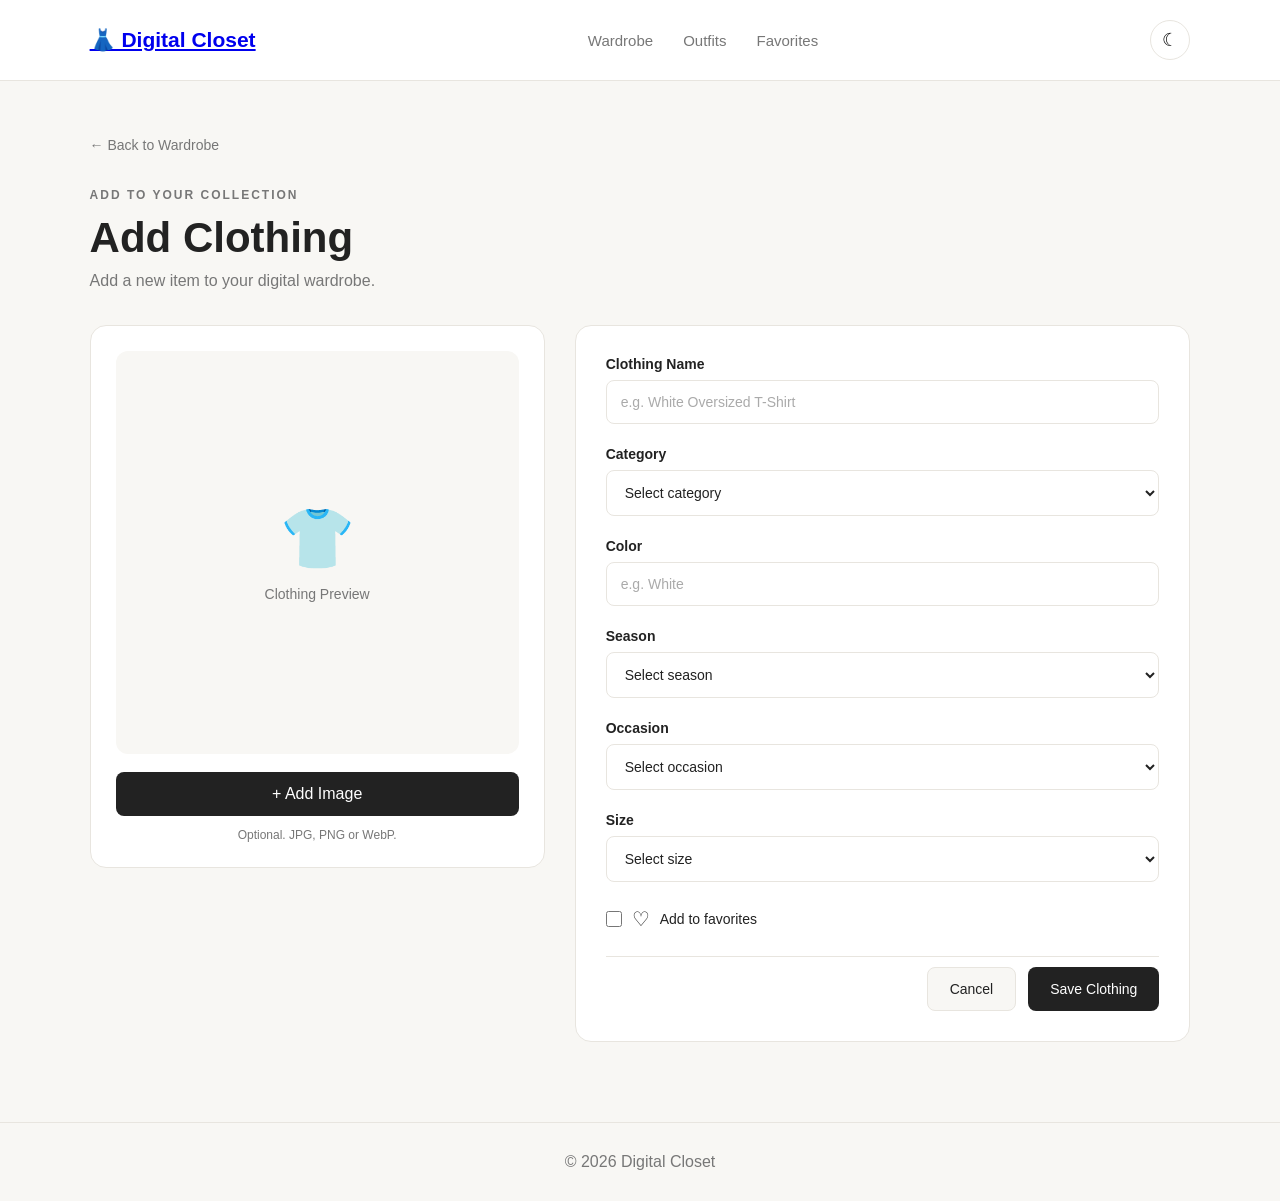
==== add-item.html @ 7ae8fdeb "Implement clothing creation and local storage" ====
<!DOCTYPE html>
<html lang="en">

<head>

    <meta charset="UTF-8">

    <meta
        name="viewport"
        content="width=device-width, initial-scale=1.0"
    >

    <title>Add Clothing | Digital Closet</title>

    <link
        rel="stylesheet"
        href="css/style.css"
    >

</head>


<body>

    <!-- Navigation -->

    <header class="navbar">

        <a href="index.html" class="logo">
            👗 Digital Closet
        </a>


        <nav>

            <a href="index.html">
                Wardrobe
            </a>

            <a href="#">
                Outfits
            </a>

            <a href="#">
                Favorites
            </a>

        </nav>


        <button
            class="theme-btn"
            id="themeBtn"
            type="button"
        >
            ☾
        </button>

    </header>


    <main>

        <!-- Page heading -->

        <section class="form-header">

            <a
                href="index.html"
                class="back-link"
            >
                ← Back to Wardrobe
            </a>

            <p class="subtitle">
                ADD TO YOUR COLLECTION
            </p>

            <h1>
                Add Clothing
            </h1>

            <p>
                Add a new item to your digital wardrobe.
            </p>

        </section>


        <!-- Form -->

        <section class="form-layout">


            <!-- Image preview -->

            <div class="image-panel">

                <div class="image-preview">

                    <div
                        id="imagePreview"
                        class="preview-placeholder"
                    >

                        <span>
                            👕
                        </span>

                        <p>
                            Clothing Preview
                        </p>

                    </div>

                </div>


                <label
                    for="clothingImage"
                    class="upload-label"
                >
                    + Add Image
                </label>

                <input
                    type="file"
                    id="clothingImage"
                    accept="image/*"
                    hidden
                >


                <p class="image-note">
                    Optional. JPG, PNG or WebP.
                </p>

            </div>


            <!-- Details form -->

            <div class="form-card">

                <form id="clothingForm">


                    <!-- Name -->

                    <div class="form-group">

                        <label for="clothingName">
                            Clothing Name
                        </label>

                        <input
                            type="text"
                            id="clothingName"
                            name="clothingName"
                            placeholder="e.g. White Oversized T-Shirt"
                            required
                        >

                        <small class="error-message"></small>

                    </div>


                    <!-- Category -->

                    <div class="form-group">

                        <label for="category">
                            Category
                        </label>

                        <select
                            id="category"
                            name="category"
                            required
                        >

                            <option value="">
                                Select category
                            </option>

                            <option value="Tops">
                                Tops
                            </option>

                            <option value="Bottoms">
                                Bottoms
                            </option>

                            <option value="Dresses">
                                Dresses
                            </option>

                            <option value="Shoes">
                                Shoes
                            </option>

                            <option value="Accessories">
                                Accessories
                            </option>

                            <option value="Outerwear">
                                Outerwear
                            </option>

                        </select>

                    </div>


                    <!-- Color -->

                    <div class="form-group">

                        <label for="color">
                            Color
                        </label>

                        <input
                            type="text"
                            id="color"
                            name="color"
                            placeholder="e.g. White"
                            required
                        >

                    </div>


                    <!-- Season -->

                    <div class="form-group">

                        <label for="season">
                            Season
                        </label>

                        <select
                            id="season"
                            name="season"
                            required
                        >

                            <option value="">
                                Select season
                            </option>

                            <option value="Spring">
                                Spring
                            </option>

                            <option value="Summer">
                                Summer
                            </option>

                            <option value="Autumn">
                                Autumn
                            </option>

                            <option value="Winter">
                                Winter
                            </option>

                            <option value="All Season">
                                All Season
                            </option>

                        </select>

                    </div>


                    <!-- Occasion -->

                    <div class="form-group">

                        <label for="occasion">
                            Occasion
                        </label>

                        <select
                            id="occasion"
                            name="occasion"
                            required
                        >

                            <option value="">
                                Select occasion
                            </option>

                            <option value="Casual">
                                Casual
                            </option>

                            <option value="Formal">
                                Formal
                            </option>

                            <option value="Party">
                                Party
                            </option>

                            <option value="College">
                                College
                            </option>

                            <option value="Sports">
                                Sports
                            </option>

                        </select>

                    </div>


                    <!-- Size -->

                    <div class="form-group">

                        <label for="size">
                            Size
                        </label>

                        <select
                            id="size"
                            name="size"
                            required
                        >

                            <option value="">
                                Select size
                            </option>

                            <option value="XS">
                                XS
                            </option>

                            <option value="S">
                                S
                            </option>

                            <option value="M">
                                M
                            </option>

                            <option value="L">
                                L
                            </option>

                            <option value="XL">
                                XL
                            </option>

                            <option value="XXL">
                                XXL
                            </option>

                        </select>

                    </div>


                    <!-- Favorite -->

                    <label class="favorite-option">

                        <input
                            type="checkbox"
                            id="favorite"
                        >

                        <span>
                            ♡
                        </span>

                        Add to favorites

                    </label>


                    <!-- Form actions -->

                    <div class="form-actions">

                        <a
                            href="index.html"
                            class="secondary-btn"
                        >
                            Cancel
                        </a>

                        <button
                            type="submit"
                            class="primary-btn"
                        >
                            Save Clothing
                        </button>

                    </div>

                </form>

            </div>

        </section>

    </main>


    <footer>

        <p>
            © 2026 Digital Closet
        </p>

    </footer>


    <script src="js/storage.js"></script>
    <script src="js/form.js"></script>

</body>

</html>
---- css/style.css ----
/* =========================
   RESET
========================= */

* {
    margin: 0;
    padding: 0;
    box-sizing: border-box;
}


/* =========================
   VARIABLES
========================= */

:root {
    --background: #f8f7f4;
    --surface: #ffffff;
    --text: #222222;
    --muted: #777777;
    --border: #e8e5df;
    --accent: #222222;
}


/* =========================
   GENERAL
========================= */

body {
    font-family: Arial, sans-serif;

    background: var(--background);
    color: var(--text);

    min-height: 100vh;
}

button,
input {
    font-family: inherit;
}

button {
    cursor: pointer;
}


/* =========================
   NAVBAR
========================= */

.navbar {
    width: 100%;

    display: flex;
    align-items: center;
    justify-content: space-between;

    padding: 20px 7%;

    background: var(--surface);

    border-bottom: 1px solid var(--border);
}

.logo {
    font-size: 21px;
    font-weight: bold;
}

.navbar nav {
    display: flex;
    gap: 30px;
}

.navbar nav a {
    text-decoration: none;
    color: var(--muted);

    font-size: 15px;
}

.navbar nav a:hover,
.navbar nav a.active {
    color: var(--text);
}

.theme-btn {
    width: 40px;
    height: 40px;

    border: 1px solid var(--border);
    border-radius: 50%;

    background: var(--surface);

    font-size: 18px;
}


/* =========================
   MAIN
========================= */

main {
    width: 86%;
    max-width: 1200px;

    margin: auto;
}


/* =========================
   HERO
========================= */

.hero {
    padding: 80px 0 60px;
}

.subtitle {
    color: var(--muted);

    font-size: 12px;
    font-weight: bold;

    letter-spacing: 2px;

    margin-bottom: 12px;
}

.hero h1 {
    font-size: 55px;
    line-height: 1.05;

    margin-bottom: 20px;
}

.hero h1 span {
    color: #888;
}

.hero-text {
    max-width: 500px;

    color: var(--muted);

    line-height: 1.7;

    margin-bottom: 30px;
}


/* =========================
   BUTTONS
========================= */

.primary-btn {
    border: none;

    background: var(--accent);
    color: white;

    padding: 13px 22px;

    border-radius: 8px;

    font-size: 14px;

    transition: 0.2s;
}

.primary-btn:hover {
    transform: translateY(-2px);
    opacity: 0.9;
}


/* =========================
   STATISTICS
========================= */

.stats {
    display: grid;

    grid-template-columns:
        repeat(3, 1fr);

    gap: 20px;
}

.stat-card {
    display: flex;
    align-items: center;

    gap: 18px;

    background: var(--surface);

    padding: 25px;

    border: 1px solid var(--border);

    border-radius: 12px;
}

.stat-icon {
    width: 50px;
    height: 50px;

    display: flex;
    align-items: center;
    justify-content: center;

    background: var(--background);

    border-radius: 10px;

    font-size: 22px;
}

.stat-card h2 {
    font-size: 25px;

    margin-bottom: 5px;
}

.stat-card p {
    color: var(--muted);

    font-size: 14px;
}


/* =========================
   WARDROBE
========================= */

.wardrobe {
    margin-top: 70px;
    margin-bottom: 70px;
}

.section-heading {
    display: flex;

    justify-content: space-between;
    align-items: end;

    margin-bottom: 25px;
}

.section-heading h2 {
    font-size: 30px;
}

#searchInput {
    width: 250px;

    padding: 12px 15px;

    border: 1px solid var(--border);

    border-radius: 8px;

    outline: none;
}

#searchInput:focus {
    border-color: #999;
}


/* =========================
   FILTERS
========================= */

.filters {
    display: flex;

    gap: 10px;

    margin-bottom: 30px;

    flex-wrap: wrap;
}

.filter-btn {
    background: var(--surface);

    color: var(--muted);

    border: 1px solid var(--border);

    padding: 9px 16px;

    border-radius: 20px;
}

.filter-btn:hover,
.filter-btn.active {
    background: var(--accent);
    color: white;

    border-color: var(--accent);
}


/* =========================
   CLOTHING GRID
========================= */

.clothing-grid {
    display: grid;

    grid-template-columns:
        repeat(3, 1fr);

    gap: 25px;
}


/* =========================
   EMPTY STATE
========================= */

.empty-state {
    grid-column: 1 / -1;

    text-align: center;

    padding: 70px 20px;

    background: var(--surface);

    border: 1px dashed var(--border);

    border-radius: 12px;
}

.empty-icon {
    font-size: 45px;

    margin-bottom: 15px;
}

.empty-state h3 {
    margin-bottom: 8px;
}

.empty-state p {
    color: var(--muted);

    margin-bottom: 20px;
}


/* =========================
   FOOTER
========================= */

footer {
    text-align: center;

    padding: 30px;

    color: var(--muted);

    border-top: 1px solid var(--border);
}


/* =========================
   TABLET
========================= */

@media (max-width: 768px) {

    .navbar {
        padding: 18px 5%;
    }

    .navbar nav {
        gap: 15px;
    }

    main {
        width: 90%;
    }

    .hero {
        padding-top: 55px;
    }

    .hero h1 {
        font-size: 42px;
    }

    .stats {
        grid-template-columns: 1fr;
    }

    .section-heading {
        align-items: flex-start;

        flex-direction: column;

        gap: 20px;
    }

    #searchInput {
        width: 100%;
    }

    .clothing-grid {
        grid-template-columns:
            repeat(2, 1fr);
    }
}


/* =========================
   MOBILE
========================= */

@media (max-width: 480px) {

    .navbar {
        flex-wrap: wrap;

        gap: 15px;
    }

    .navbar nav {
        order: 3;

        width: 100%;

        justify-content: center;
    }

    .hero h1 {
        font-size: 36px;
    }

    .clothing-grid {
        grid-template-columns: 1fr;
    }

    .filters {
        gap: 7px;
    }

    .filter-btn {
        font-size: 13px;
    }
}

/* =========================
   FORM PAGE
========================= */

.form-header {
    padding: 55px 0 35px;
}

.form-header h1 {
    font-size: 42px;
    margin: 10px 0;
}

.form-header > p:last-child {
    color: var(--muted);
}

.back-link {
    display: inline-block;

    text-decoration: none;

    color: var(--muted);

    font-size: 14px;

    margin-bottom: 35px;
}

.back-link:hover {
    color: var(--text);
}


/* Form layout */

.form-layout {
    display: grid;

    grid-template-columns:
        0.85fr 1.15fr;

    gap: 30px;

    margin-bottom: 80px;
}


/* Image panel */

.image-panel {
    background: var(--surface);

    border: 1px solid var(--border);

    border-radius: 16px;

    padding: 25px;

    height: fit-content;
}

.image-preview {
    width: 100%;

    aspect-ratio: 1 / 1;

    background: var(--background);

    border-radius: 12px;

    overflow: hidden;
}

.preview-placeholder {
    height: 100%;

    display: flex;

    flex-direction: column;

    align-items: center;

    justify-content: center;

    color: var(--muted);
}

.preview-placeholder span {
    font-size: 60px;

    margin-bottom: 12px;
}

.preview-placeholder p {
    font-size: 14px;
}

.upload-label {
    display: block;

    text-align: center;

    background: var(--accent);

    color: white;

    padding: 13px;

    border-radius: 8px;

    margin-top: 18px;

    cursor: pointer;

    transition: 0.2s;
}

.upload-label:hover {
    opacity: 0.9;
}

.image-note {
    text-align: center;

    color: var(--muted);

    font-size: 12px;

    margin-top: 12px;
}


/* Form card */

.form-card {
    background: var(--surface);

    border: 1px solid var(--border);

    border-radius: 16px;

    padding: 30px;
}

.form-group {
    margin-bottom: 22px;
}

.form-group label {
    display: block;

    font-size: 14px;

    font-weight: 600;

    margin-bottom: 8px;
}

.form-group input,
.form-group select {
    width: 100%;

    padding: 13px 14px;

    border: 1px solid var(--border);

    border-radius: 8px;

    background: var(--surface);

    color: var(--text);

    outline: none;

    font-size: 14px;
}

.form-group input:focus,
.form-group select:focus {
    border-color: #888;

    box-shadow:
        0 0 0 3px rgba(0, 0, 0, 0.04);
}

.form-group input::placeholder {
    color: #aaa;
}


/* Favorite */

.favorite-option {
    display: flex;

    align-items: center;

    gap: 10px;

    margin: 25px 0;

    cursor: pointer;

    font-size: 14px;
}

.favorite-option input {
    width: 16px;
    height: 16px;
}

.favorite-option span {
    font-size: 20px;
}


/* Form actions */

.form-actions {
    display: flex;

    justify-content: flex-end;

    gap: 12px;

    padding-top: 10px;

    border-top: 1px solid var(--border);
}

.secondary-btn {
    text-decoration: none;

    color: var(--text);

    background: var(--background);

    border: 1px solid var(--border);

    padding: 13px 22px;

    border-radius: 8px;

    font-size: 14px;
}


/* Error message */

.error-message {
    display: block;

    color: #c0392b;

    font-size: 12px;

    margin-top: 5px;
}

@media (max-width: 768px) {

    .form-layout {
        grid-template-columns: 1fr;
    }

    .image-panel {
        max-width: 500px;

        margin: auto;

        width: 100%;
    }

    .form-card {
        padding: 25px;
    }

}


@media (max-width: 480px) {

    .form-header h1 {
        font-size: 34px;
    }

    .form-header {
        padding-top: 40px;
    }

    .form-card {
        padding: 20px;
    }

    .form-actions {
        flex-direction: column-reverse;
    }

    .form-actions a,
    .form-actions button {
        width: 100%;

        text-align: center;
    }

}
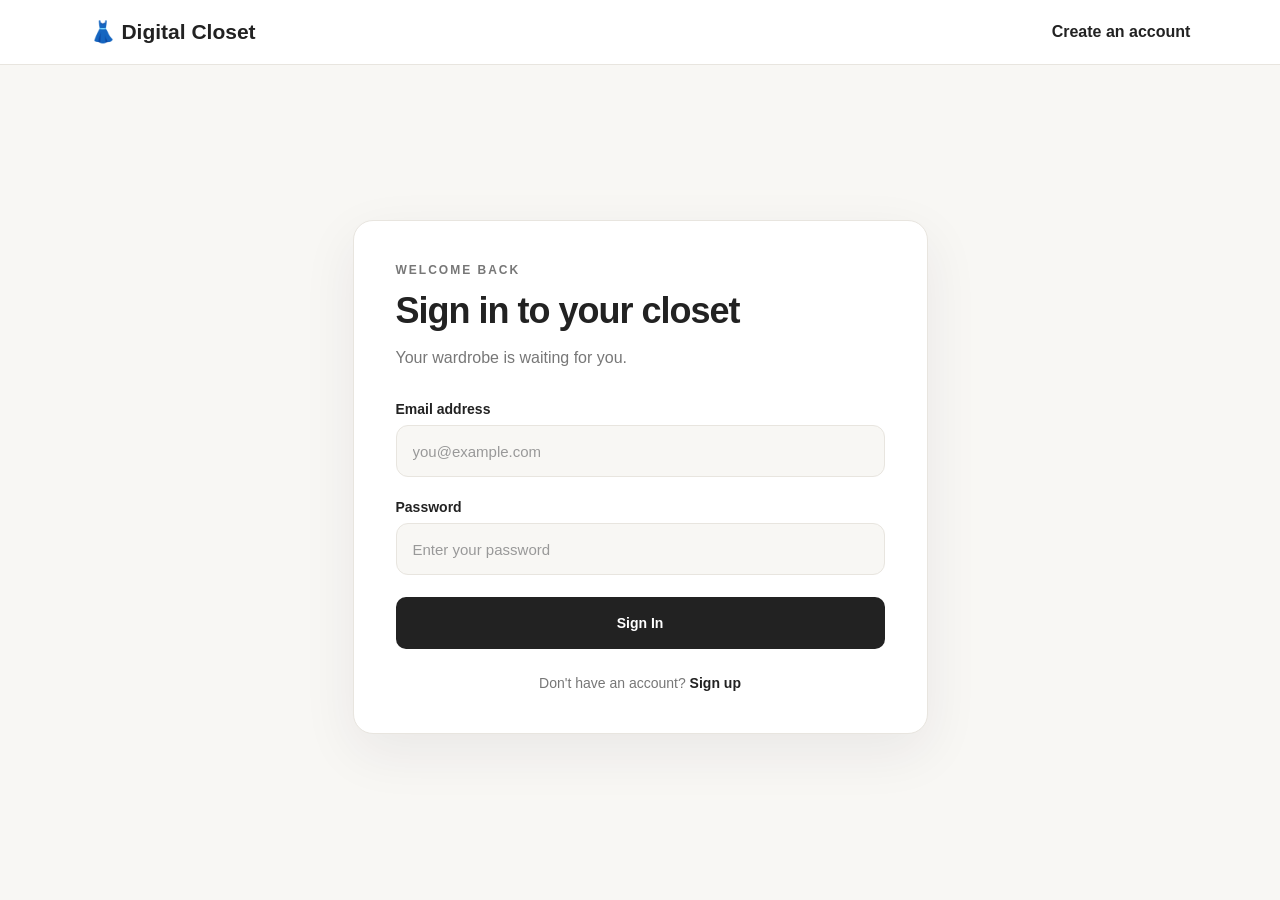
==== commit d9732480: "Add user authentication and personalized wardrobe storage" ====
--- a/add-item.html
+++ b/add-item.html
@@ -30,23 +30,29 @@
             👗 Digital Closet
         </a>
 
-
         <nav>
-
-            <a href="index.html">
+            <a href="index.html?view=wardrobe">
                 Wardrobe
             </a>
 
-            <a href="#">
+            <a href="index.html?view=favorites">
+                Favorites
+            </a>
+
+            <a href="outfits.html">
                 Outfits
             </a>
 
-            <a href="#">
-                Favorites
-            </a>
-
+            <span id="currentUserName" class="user-greeting"></span>
+
+            <button
+                type="button"
+                id="logoutBtn"
+                class="logout-btn"
+            >
+                Logout
+            </button>
         </nav>
-
 
         <button
             class="theme-btn"
@@ -76,11 +82,11 @@
                 ADD TO YOUR COLLECTION
             </p>
 
-            <h1>
+            <h1 id="formTitle">
                 Add Clothing
             </h1>
 
-            <p>
+            <p id="formDescription">
                 Add a new item to your digital wardrobe.
             </p>
 
@@ -397,6 +403,7 @@
                         <button
                             type="submit"
                             class="primary-btn"
+                            id="submitBtn"
                         >
                             Save Clothing
                         </button>
@@ -420,7 +427,7 @@
 
     </footer>
 
-
+    <script src="js/auth.js"></script>
     <script src="js/storage.js"></script>
     <script src="js/form.js"></script>
 
--- a/css/style.css
+++ b/css/style.css
@@ -763,4 +763,1006 @@
         text-align: center;
     }
 
+}
+
+.empty-state .secondary-btn {
+    display: inline-block;
+
+    border: 1px solid var(--border);
+
+    cursor: pointer;
+
+    font-size: 14px;
+}
+
+.filter-row {
+    display: flex;
+    align-items: center;
+    justify-content: space-between;
+    gap: 20px;
+    margin-bottom: 30px;
+}
+
+.sort-control {
+    display: flex;
+    align-items: center;
+    gap: 10px;
+}
+
+.sort-control label {
+    font-size: 14px;
+    color: var(--muted);
+    white-space: nowrap;
+}
+
+.sort-control select {
+    padding: 10px 14px;
+    border: 1px solid var(--border);
+    border-radius: 8px;
+    background: var(--surface);
+    color: var(--text);
+    font-size: 14px;
+    cursor: pointer;
+    outline: none;
+}
+
+.sort-control select:focus {
+    border-color: var(--text);
+}
+
+@media (max-width: 768px) {
+    .filter-row {
+        flex-direction: column;
+        align-items: stretch;
+    }
+
+    .sort-control {
+        justify-content: space-between;
+    }
+}
+
+/* ============================= */
+/* Outfit Builder                */
+/* ============================= */
+
+.outfit-builder {
+    margin-top: 40px;
+    padding: 30px;
+    background: var(--surface);
+    border: 1px solid var(--border);
+    border-radius: 16px;
+}
+
+.outfit-builder[hidden] {
+    display: none;
+}
+
+.outfit-builder-header {
+    margin-bottom: 25px;
+}
+
+.outfit-builder-header h2 {
+    margin: 5px 0;
+}
+
+.form-group {
+    margin-bottom: 30px;
+}
+
+.form-group label {
+    display: block;
+    margin-bottom: 8px;
+    font-size: 14px;
+    font-weight: 600;
+}
+
+.form-group input {
+    width: 100%;
+    max-width: 500px;
+    padding: 12px 14px;
+    border: 1px solid var(--border);
+    border-radius: 8px;
+    font-size: 15px;
+    background: var(--background);
+    color: var(--text);
+    box-sizing: border-box;
+}
+
+.outfit-items-section h3 {
+    margin-bottom: 18px;
+}
+
+.outfit-selection-grid {
+    display: grid;
+    grid-template-columns: repeat(auto-fill, minmax(170px, 1fr));
+    gap: 18px;
+}
+
+.outfit-selection-card {
+    border: 2px solid var(--border);
+    border-radius: 12px;
+    overflow: hidden;
+    background: var(--surface);
+    cursor: pointer;
+    transition: 0.2s ease;
+}
+
+.outfit-selection-card:hover {
+    transform: translateY(-3px);
+}
+
+.outfit-selection-card.selected {
+    border-color: var(--text);
+    box-shadow: 0 0 0 2px var(--text);
+}
+
+.outfit-selection-image {
+    height: 160px;
+    display: flex;
+    align-items: center;
+    justify-content: center;
+    background: var(--background);
+    overflow: hidden;
+}
+
+.outfit-selection-image img {
+    width: 100%;
+    height: 100%;
+    object-fit: cover;
+}
+
+.outfit-selection-image span {
+    font-size: 45px;
+}
+
+.outfit-selection-info {
+    padding: 12px;
+}
+
+.outfit-selection-info h4 {
+    margin: 0 0 5px;
+    font-size: 15px;
+}
+
+.outfit-selection-info p {
+    margin: 0;
+    font-size: 13px;
+    color: var(--muted);
+}
+
+.form-actions {
+    display: flex;
+    gap: 12px;
+    margin-top: 30px;
+}
+
+@media (max-width: 768px) {
+    .outfit-builder {
+        padding: 20px;
+    }
+
+    .outfit-selection-grid {
+        grid-template-columns: repeat(2, 1fr);
+    }
+
+    .outfit-selection-image {
+        height: 140px;
+    }
+}
+
+
+
+/* ============================= */
+/* Outfit Cards                  */
+/* ============================= */
+
+.outfits-grid {
+    display: grid;
+    grid-template-columns:
+        repeat(auto-fill, minmax(280px, 1fr));
+    gap: 24px;
+}
+
+.outfit-card {
+    background: var(--surface);
+    border: 1px solid var(--border);
+    border-radius: 16px;
+    overflow: hidden;
+    transition: 0.2s ease;
+}
+
+.outfit-card:hover {
+    transform: translateY(-4px);
+}
+
+.outfit-card-images {
+    display: grid;
+    grid-template-columns: repeat(2, 1fr);
+    height: 240px;
+    background: var(--background);
+}
+
+.outfit-card-images img,
+.outfit-placeholder {
+    width: 100%;
+    height: 120px;
+    object-fit: cover;
+}
+
+.outfit-placeholder {
+    display: flex;
+    align-items: center;
+    justify-content: center;
+    font-size: 35px;
+}
+
+.outfit-card-info {
+    padding: 18px;
+}
+
+.outfit-card-info h3 {
+    margin: 0 0 6px;
+}
+
+.outfit-card-info p {
+    margin: 0;
+    color: var(--muted);
+    font-size: 14px;
+}
+
+.outfit-card-actions {
+    display: flex;
+    gap: 10px;
+    padding: 0 18px 18px;
+}
+
+.outfit-card-actions button {
+    padding: 9px 14px;
+    border: 1px solid var(--border);
+    border-radius: 8px;
+    background: var(--surface);
+    cursor: pointer;
+    font-size: 13px;
+}
+
+/* ============================= */
+/* Outfit Details Modal          */
+/* ============================= */
+
+.outfit-modal {
+    position: fixed;
+    inset: 0;
+    background: rgba(0, 0, 0, 0.45);
+    display: flex;
+    align-items: center;
+    justify-content: center;
+    padding: 20px;
+    z-index: 1000;
+}
+
+.outfit-modal[hidden] {
+    display: none;
+}
+
+.outfit-modal-content {
+    position: relative;
+    width: 100%;
+    max-width: 650px;
+    max-height: 85vh;
+    overflow-y: auto;
+    padding: 30px;
+    background: var(--surface);
+    border: 1px solid var(--border);
+    border-radius: 18px;
+}
+
+.outfit-modal-close {
+    position: absolute;
+    top: 15px;
+    right: 18px;
+    border: none;
+    background: transparent;
+    font-size: 28px;
+    cursor: pointer;
+    color: var(--muted);
+}
+
+.outfit-modal-close:hover {
+    color: var(--text);
+}
+
+.modal-outfit-items {
+    display: grid;
+    grid-template-columns: repeat(2, 1fr);
+    gap: 18px;
+    margin-top: 25px;
+}
+
+.modal-outfit-item {
+    border: 1px solid var(--border);
+    border-radius: 12px;
+    overflow: hidden;
+    background: var(--background);
+}
+
+.modal-outfit-item-image {
+    height: 180px;
+    display: flex;
+    align-items: center;
+    justify-content: center;
+    overflow: hidden;
+}
+
+.modal-outfit-item-image img {
+    width: 100%;
+    height: 100%;
+    object-fit: cover;
+}
+
+.modal-outfit-item-image span {
+    font-size: 45px;
+}
+
+.modal-outfit-item-info {
+    padding: 12px;
+}
+
+.modal-outfit-item-info h4 {
+    margin: 0 0 5px;
+}
+
+.modal-outfit-item-info p {
+    margin: 0;
+    color: var(--muted);
+    font-size: 13px;
+}
+
+@media (max-width: 768px) {
+
+    .modal-outfit-items {
+        grid-template-columns: 1fr;
+    }
+
+    .outfit-modal-content {
+        padding: 22px;
+    }
+
+}
+
+
+.user-greeting {
+    color: var(--text);
+    font-size: 14px;
+    font-weight: 600;
+    white-space: nowrap;
+}
+
+.logout-btn {
+    padding: 9px 14px;
+    border: 1px solid var(--border);
+    border-radius: 8px;
+    background: var(--surface);
+    color: var(--text);
+    font: inherit;
+    font-size: 14px;
+    cursor: pointer;
+    transition: background 0.2s ease;
+}
+
+.logout-btn:hover {
+    background: var(--background);
+}
+
+
+
+/* =============================
+   AUTHENTICATION PAGES
+============================= */
+
+.auth-page {
+    width: 100%;
+    max-width: 1200px;
+    min-height: calc(100vh - 76px);
+    margin: 0 auto;
+    padding: 48px 24px;
+    display: flex;
+    align-items: center;
+    justify-content: center;
+    box-sizing: border-box;
+}
+
+.auth-card {
+    width: 100%;
+    max-width: 575px;
+    padding: 42px 48px;
+    background: var(--surface);
+    border: 1px solid var(--border);
+    border-radius: 22px;
+    box-shadow: 0 18px 55px rgba(40, 35, 60, 0.07);
+    box-sizing: border-box;
+}
+
+.auth-card h1 {
+    margin: 0 0 12px;
+    font-size: clamp(28px, 4vw, 36px);
+    line-height: 1.2;
+    letter-spacing: -1px;
+}
+
+.auth-description {
+    margin-bottom: 30px;
+    color: var(--muted);
+    font-size: 16px;
+    line-height: 1.7;
+}
+
+.auth-form-group {
+    display: flex;
+    flex-direction: column;
+    gap: 8px;
+    margin-bottom: 22px;
+}
+
+.auth-form-group label {
+    font-size: 14px;
+    font-weight: 600;
+}
+
+.auth-form-group input {
+    display: block;
+    width: 100%;
+    min-height: 52px;
+    padding: 14px 16px;
+    border: 1px solid var(--border);
+    border-radius: 12px;
+    background: var(--background);
+    color: var(--text);
+    font-size: 15px;
+    box-sizing: border-box;
+    outline: none;
+    transition: border-color 0.2s ease, box-shadow 0.2s ease;
+}
+
+.auth-form-group input::placeholder {
+    color: #999;
+}
+
+.auth-form-group input:focus {
+    border-color: #9a8bc4;
+    box-shadow: 0 0 0 4px rgba(154, 139, 196, 0.14);
+}
+
+.auth-submit {
+    display: block;
+    width: 100%;
+    min-height: 52px;
+    margin-top: 10px;
+    border-radius: 10px;
+    font-weight: 600;
+}
+
+.auth-switch {
+    margin-top: 26px;
+    color: var(--muted);
+    font-size: 14px;
+    text-align: center;
+}
+
+.auth-switch a,
+.navbar > a {
+    color: var(--text);
+    font-weight: 600;
+    text-decoration: none;
+}
+
+.auth-switch a:hover,
+.navbar > a:hover {
+    text-decoration: underline;
+    text-underline-offset: 4px;
+}
+
+.auth-message {
+    min-height: 20px;
+    margin: 10px 0;
+    color: #b42318;
+    font-size: 13px;
+    line-height: 1.5;
+}
+
+.auth-message:empty {
+    display: none;
+}
+
+@media (max-width: 600px) {
+    .auth-page {
+        min-height: auto;
+        padding: 35px 18px;
+    }
+
+    .auth-card {
+        padding: 30px 24px;
+        border-radius: 18px;
+    }
+
+    .auth-card h1 {
+        font-size: 29px;
+    }
+}
+
+.auth-page {
+    display: flex !important;
+    justify-content: center !important;
+}
+
+.auth-card {
+    width: 100% !important;
+    max-width: 575px !important;
+    margin: 40px auto !important;
+    padding: 42px !important;
+    background: white !important;
+    border: 1px solid #e8e5df !important;
+    border-radius: 20px !important;
+}
+
+
+/* =============================
+   CLOTHING CARD POLISH
+============================= */
+
+#clothingContainer {
+    display: grid;
+    grid-template-columns: repeat(3, minmax(0, 1fr));
+    gap: 24px;
+    align-items: stretch;
+}
+
+.clothing-card {
+    min-width: 0;
+    overflow: hidden;
+    background: var(--surface);
+    border: 1px solid var(--border);
+    border-radius: 16px;
+    transition: transform 0.2s ease, box-shadow 0.2s ease;
+}
+
+.clothing-card:hover {
+    transform: translateY(-4px);
+    box-shadow: 0 12px 28px rgba(0, 0, 0, 0.07);
+}
+
+.clothing-image {
+    position: relative;
+    display: flex;
+    align-items: center;
+    justify-content: center;
+    height: 260px;
+    overflow: hidden;
+    background: #f0eeea;
+}
+
+.clothing-image img {
+    display: block;
+    width: 100%;
+    height: 100%;
+    object-fit: cover;
+    transition: transform 0.3s ease;
+}
+
+.clothing-card:hover .clothing-image img {
+    transform: scale(1.04);
+}
+
+.clothing-image span {
+    font-size: 64px;
+}
+
+.clothing-info {
+    padding: 20px;
+}
+
+.clothing-title-row {
+    display: flex;
+    align-items: center;
+    justify-content: space-between;
+    gap: 12px;
+    margin-bottom: 8px;
+}
+
+.clothing-title {
+    min-width: 0;
+    overflow-wrap: anywhere;
+    font-size: 19px;
+    line-height: 1.4;
+}
+
+.favorite-icon {
+    flex-shrink: 0;
+    width: 38px;
+    height: 38px;
+    display: inline-flex;
+    align-items: center;
+    justify-content: center;
+    border: 1px solid var(--border);
+    border-radius: 50%;
+    background: var(--surface);
+    color: var(--text);
+    font-size: 20px;
+    cursor: pointer;
+    transition: background 0.2s ease, transform 0.2s ease;
+}
+
+.favorite-icon:hover {
+    transform: scale(1.06);
+}
+
+.favorite-icon.active {
+    background: #fff0f0;
+    border-color: #f1caca;
+}
+
+.clothing-category {
+    display: inline-block;
+    margin-bottom: 14px;
+    padding: 5px 10px;
+    border-radius: 20px;
+    background: var(--background);
+    color: var(--muted);
+    font-size: 12px;
+    font-weight: 600;
+}
+
+.clothing-details {
+    display: flex;
+    flex-wrap: wrap;
+    gap: 7px;
+    margin-bottom: 20px;
+}
+
+.clothing-details span {
+    padding: 6px 9px;
+    border: 1px solid var(--border);
+    border-radius: 7px;
+    color: var(--muted);
+    font-size: 12px;
+    overflow-wrap: anywhere;
+}
+
+.card-actions {
+    display: flex;
+    gap: 10px;
+    padding-top: 15px;
+    border-top: 1px solid var(--border);
+}
+
+.edit-btn,
+.delete-btn {
+    flex: 1;
+    display: inline-flex;
+    align-items: center;
+    justify-content: center;
+    min-height: 40px;
+    padding: 9px 14px;
+    border: 1px solid var(--border);
+    border-radius: 9px;
+    font: inherit;
+    font-size: 13px;
+    font-weight: 600;
+    text-decoration: none;
+    cursor: pointer;
+    transition: background 0.2s ease;
+}
+
+.edit-btn {
+    background: var(--text);
+    color: var(--surface);
+}
+
+.edit-btn:hover {
+    opacity: 0.85;
+}
+
+.delete-btn {
+    background: var(--surface);
+    color: var(--text);
+}
+
+.delete-btn:hover {
+    background: var(--background);
+}
+
+@media (max-width: 900px) {
+    #clothingContainer {
+        grid-template-columns: repeat(2, minmax(0, 1fr));
+    }
+
+    .clothing-image {
+        height: 230px;
+    }
+}
+
+@media (max-width: 560px) {
+    #clothingContainer {
+        grid-template-columns: 1fr;
+        gap: 18px;
+    }
+
+    .clothing-image {
+        height: 280px;
+    }
+
+    .clothing-info {
+        padding: 17px;
+    }
+}
+
+
+/* =============================
+   OUTFIT COVER PHOTO
+============================= */
+
+.outfit-cover-group {
+    max-width: 500px;
+}
+
+.outfit-cover-group label span {
+    color: var(--muted);
+    font-weight: 400;
+}
+
+.cover-help {
+    margin: 0 0 14px;
+    color: var(--muted);
+    font-size: 13px;
+    line-height: 1.6;
+}
+
+#outfitCoverImage {
+    position: absolute;
+    width: 1px;
+    height: 1px;
+    opacity: 0;
+    overflow: hidden;
+    pointer-events: none;
+}
+
+.cover-upload-area {
+    display: flex !important;
+    flex-direction: column;
+    align-items: center;
+    justify-content: center;
+    gap: 8px;
+    min-height: 145px;
+    padding: 20px;
+    border: 2px dashed var(--border);
+    border-radius: 14px;
+    background: var(--background);
+    cursor: pointer;
+    text-align: center;
+    transition: border-color 0.2s ease, background 0.2s ease;
+}
+
+.cover-upload-area:hover {
+    border-color: var(--text);
+}
+
+.cover-upload-icon {
+    font-size: 30px !important;
+}
+
+.cover-upload-hint {
+    color: var(--muted);
+    font-size: 12px;
+}
+
+#outfitCoverImage:focus-visible + .cover-preview-container {
+    outline: 2px solid var(--text);
+}
+
+.cover-preview-container {
+    margin-top: 14px;
+}
+
+.cover-preview-container[hidden] {
+    display: none;
+}
+
+#coverPreview {
+    display: block;
+    width: 100%;
+    max-height: 320px;
+    object-fit: cover;
+    border-radius: 12px;
+    border: 1px solid var(--border);
+}
+
+.remove-cover-btn {
+    margin-top: 10px;
+    padding: 9px 13px;
+    border: 1px solid var(--border);
+    border-radius: 8px;
+    background: var(--surface);
+    color: var(--text);
+    cursor: pointer;
+}
+
+/* Custom cover on saved outfit cards */
+
+.outfit-cover-display {
+    position: relative;
+    height: 240px;
+    overflow: hidden;
+    background: var(--background);
+}
+
+.outfit-cover-display img {
+    width: 100%;
+    height: 100%;
+    display: block;
+    object-fit: cover;
+}
+
+.outfit-cover-label {
+    position: absolute;
+    left: 12px;
+    bottom: 12px;
+    padding: 6px 9px;
+    border-radius: 6px;
+    background: rgba(255, 255, 255, 0.92);
+    color: #222;
+    font-size: 10px;
+    font-weight: 700;
+    letter-spacing: 0.6px;
+}
+
+/* Individual selected items remain visible below the cover */
+
+.outfit-card-images {
+    height: auto;
+    min-height: 120px;
+    grid-auto-rows: 120px;
+}
+
+.modal-outfit-cover {
+    grid-column: 1 / -1;
+    margin-bottom: 5px;
+    overflow: hidden;
+    border-radius: 12px;
+    background: var(--background);
+}
+
+.modal-outfit-cover img {
+    display: block;
+    width: 100%;
+    max-height: 340px;
+    object-fit: cover;
+}
+
+@media (max-width: 560px) {
+    .outfit-cover-display {
+        height: 210px;
+    }
+
+    .cover-upload-area {
+        min-height: 125px;
+    }
+}
+
+/* Outfit card image layout */
+.outfit-card-images {
+    display: grid;
+    grid-template-columns: repeat(2, minmax(0, 1fr));
+    grid-auto-rows: 120px;
+    height: 240px;
+    overflow: hidden;
+    background: var(--background);
+}
+
+/* Uploaded cover: occupy the complete card width */
+.outfit-card-images .outfit-cover-image {
+    grid-column: 1 / -1;
+    grid-row: 1 / -1;
+    width: 100%;
+    height: 100%;
+    min-width: 0;
+    object-fit: cover;
+}
+
+/* Clothing item images */
+.outfit-card-images > img:not(.outfit-cover-image) {
+    display: block;
+    width: 100%;
+    height: 120px;
+    object-fit: cover;
+}
+
+/* Placeholder for clothing without an image */
+.outfit-card-images .outfit-placeholder {
+    width: 100%;
+    height: 120px;
+    display: flex;
+    align-items: center;
+    justify-content: center;
+}
+
+/* Fix outfit cover image empty space */
+.outfit-card-images {
+    display: block;
+    height: 240px;
+    padding: 0;
+    overflow: hidden;
+    background: var(--background);
+}
+
+.outfit-card-images .outfit-cover-image {
+    display: block;
+    width: 100%;
+    height: 100%;
+    object-fit: cover;
+    object-position: center;
+}
+
+/* Keep selected clothing images in a grid when no cover exists */
+.outfit-card-images:has(> img:not(.outfit-cover-image)) {
+    display: grid;
+    grid-template-columns: repeat(2, minmax(0, 1fr));
+    grid-auto-rows: 120px;
+}
+
+.outfit-card-images > img:not(.outfit-cover-image) {
+    width: 100%;
+    height: 120px;
+    object-fit: cover;
+}
+
+/* =========================
+   MOBILE NAVBAR FIX
+========================= */
+
+@media (max-width: 600px) {
+    .navbar {
+        display: flex;
+        flex-wrap: wrap;
+        align-items: center;
+        justify-content: space-between;
+        gap: 12px;
+        padding: 16px 5%;
+        box-sizing: border-box;
+    }
+
+    .navbar nav {
+        order: 3;
+        width: 100%;
+        min-width: 0;
+        display: flex;
+        flex-wrap: wrap;
+        justify-content: flex-start;
+        gap: 10px 16px;
+    }
+
+    .navbar nav a {
+        font-size: 14px;
+        white-space: normal;
+    }
+
+    .user-greeting {
+        font-size: 12px;
+        white-space: normal;
+        overflow-wrap: anywhere;
+    }
+
+    .logout-btn {
+        padding: 8px 10px;
+        font-size: 13px;
+        flex-shrink: 0;
+    }
+}
+
+@media (max-width: 360px) {
+    .navbar nav {
+        gap: 10px 12px;
+    }
+
+    .navbar nav a {
+        font-size: 13px;
+    }
 }
